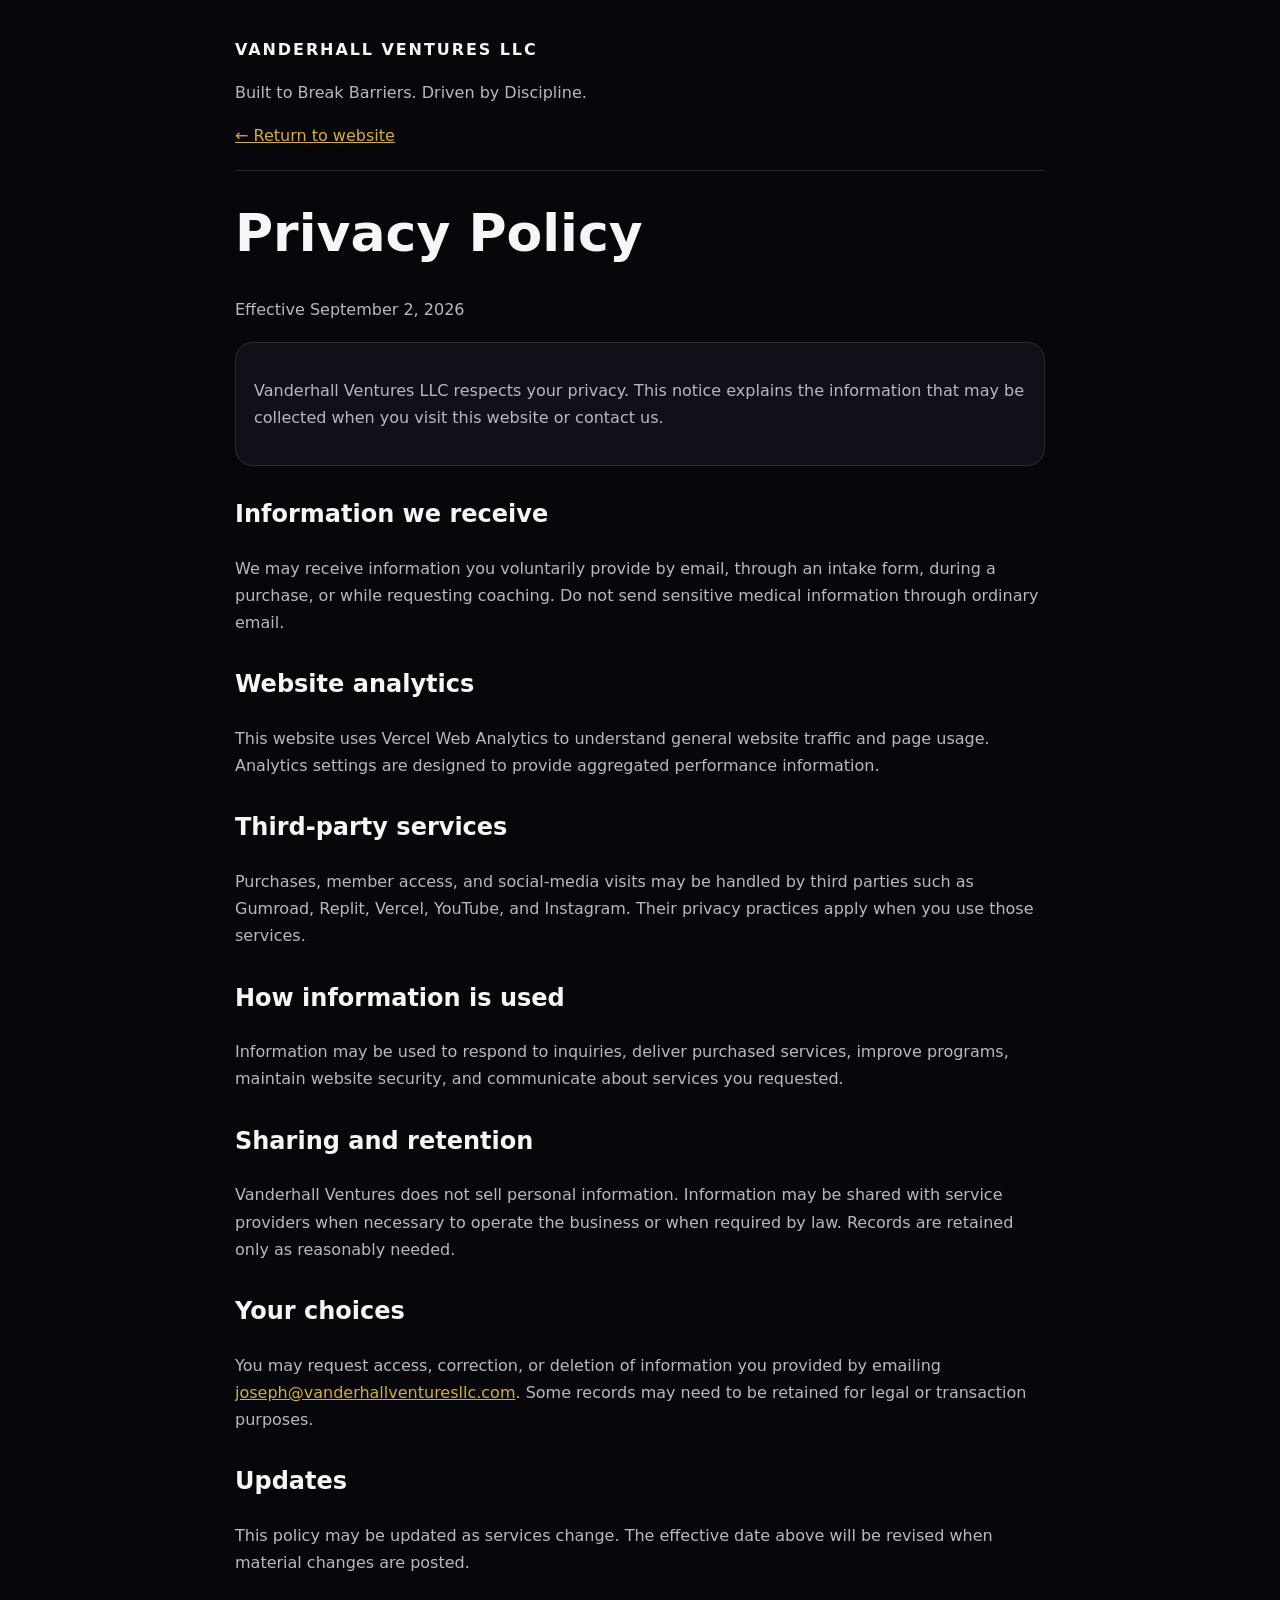
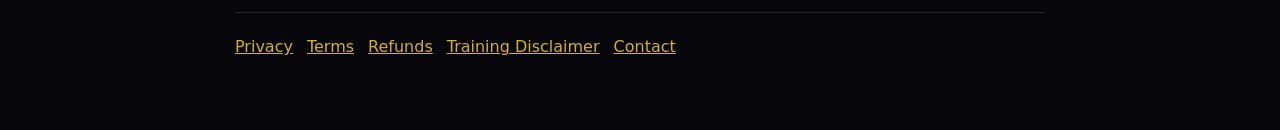
==== privacy.html @ 587d17ad "Add privacy policy page" ====
<!doctype html>
<html lang="en"><head>
<meta charset="utf-8"><meta name="viewport" content="width=device-width,initial-scale=1">
<title>Privacy Policy | Vanderhall Ventures LLC</title>
<meta name="robots" content="index,follow">
<script>window.va=window.va||function(){(window.vaq=window.vaq||[]).push(arguments);};</script>
<script defer src="/_vercel/insights/script.js"></script>
<style>
:root{--bg:#07070b;--panel:#101018;--text:#f6f6f7;--muted:#b8b8c3;--gold:#d4af37;--red:#c1121f}
*{box-sizing:border-box}body{margin:0;background:var(--bg);color:var(--text);font-family:system-ui,-apple-system,Segoe UI,sans-serif;line-height:1.7}
main{max-width:850px;margin:0 auto;padding:36px 20px 70px}a{color:var(--gold)}a:focus-visible{outline:3px solid var(--gold);outline-offset:3px}
header{border-bottom:1px solid rgba(255,255,255,.12);padding-bottom:20px;margin-bottom:28px}.brand{font-weight:900;letter-spacing:.12em}
h1{font-size:clamp(32px,6vw,52px);line-height:1.08}h2{margin-top:28px}.muted,p,li{color:var(--muted)}
.card{background:var(--panel);border:1px solid rgba(255,255,255,.11);border-radius:18px;padding:18px;margin:18px 0}
footer{margin-top:36px;padding-top:20px;border-top:1px solid rgba(255,255,255,.12);display:flex;gap:14px;flex-wrap:wrap}
</style></head><body><main>
<header><div class="brand">VANDERHALL VENTURES LLC</div><p>Built to Break Barriers. Driven by Discipline.</p><a href="index.html">← Return to website</a></header>
<h1>Privacy Policy</h1><p class="muted">Effective September 2, 2026</p>
<div class="card"><p>Vanderhall Ventures LLC respects your privacy. This notice explains the information that may be collected when you visit this website or contact us.</p></div>
<h2>Information we receive</h2><p>We may receive information you voluntarily provide by email, through an intake form, during a purchase, or while requesting coaching. Do not send sensitive medical information through ordinary email.</p>
<h2>Website analytics</h2><p>This website uses Vercel Web Analytics to understand general website traffic and page usage. Analytics settings are designed to provide aggregated performance information.</p>
<h2>Third-party services</h2><p>Purchases, member access, and social-media visits may be handled by third parties such as Gumroad, Replit, Vercel, YouTube, and Instagram. Their privacy practices apply when you use those services.</p>
<h2>How information is used</h2><p>Information may be used to respond to inquiries, deliver purchased services, improve programs, maintain website security, and communicate about services you requested.</p>
<h2>Sharing and retention</h2><p>Vanderhall Ventures does not sell personal information. Information may be shared with service providers when necessary to operate the business or when required by law. Records are retained only as reasonably needed.</p>
<h2>Your choices</h2><p>You may request access, correction, or deletion of information you provided by emailing <a href="mailto:joseph@vanderhallventuresllc.com">joseph@vanderhallventuresllc.com</a>. Some records may need to be retained for legal or transaction purposes.</p>
<h2>Updates</h2><p>This policy may be updated as services change. The effective date above will be revised when material changes are posted.</p>
<footer><a href="privacy.html">Privacy</a><a href="terms.html">Terms</a><a href="refund-policy.html">Refunds</a><a href="training-disclaimer.html">Training Disclaimer</a><a href="mailto:joseph@vanderhallventuresllc.com">Contact</a></footer>
</main></body></html>
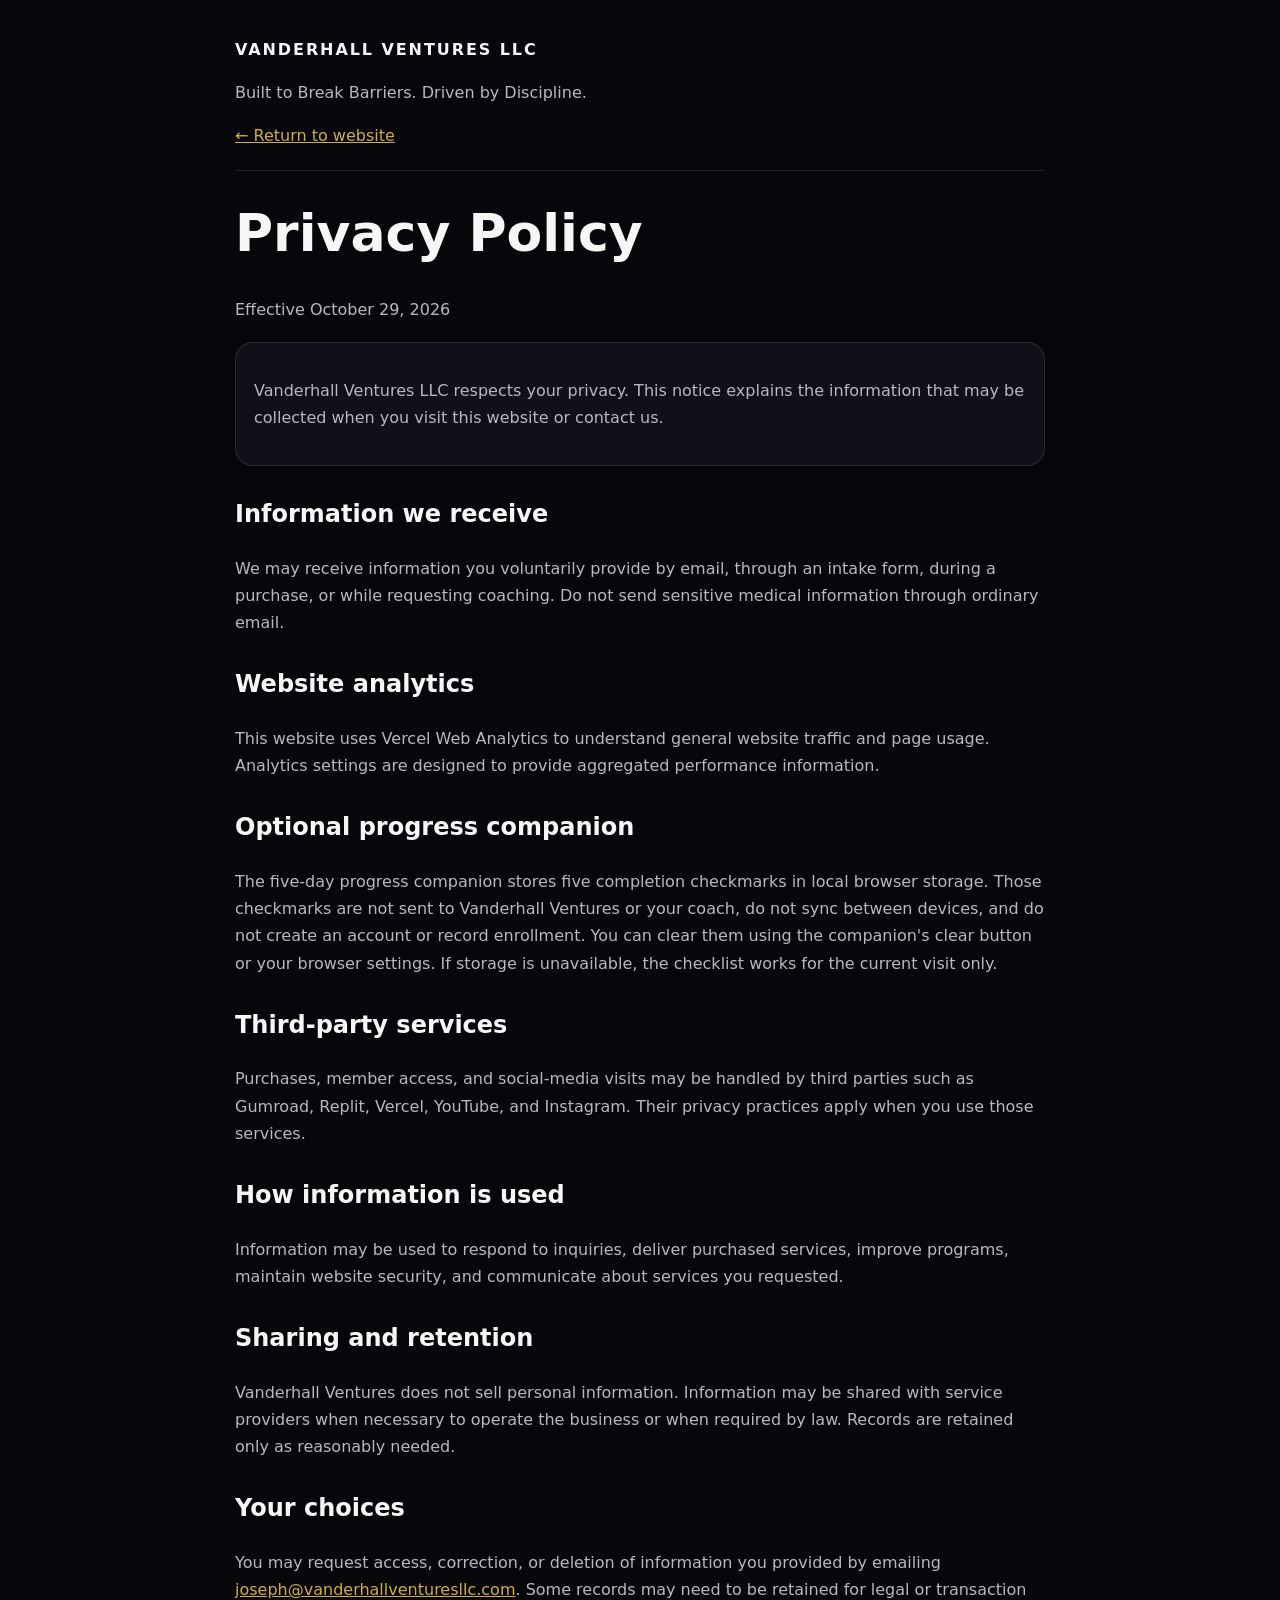
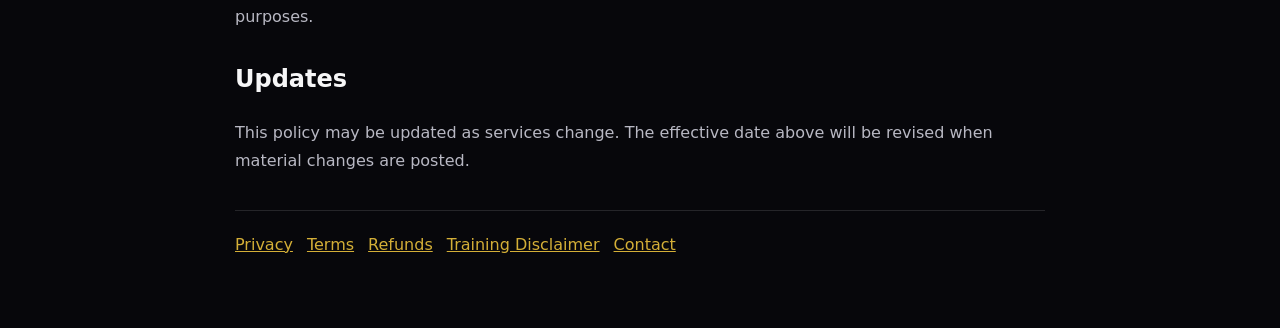
==== commit 56dab6d8: "Clarify Mental Edge entry path and member expectations" ====
--- a/privacy.html
+++ b/privacy.html
@@ -15,10 +15,11 @@
 footer{margin-top:36px;padding-top:20px;border-top:1px solid rgba(255,255,255,.12);display:flex;gap:14px;flex-wrap:wrap}
 </style></head><body><main>
 <header><div class="brand">VANDERHALL VENTURES LLC</div><p>Built to Break Barriers. Driven by Discipline.</p><a href="index.html">← Return to website</a></header>
-<h1>Privacy Policy</h1><p class="muted">Effective September 2, 2026</p>
+<h1>Privacy Policy</h1><p class="muted">Effective October 29, 2026</p>
 <div class="card"><p>Vanderhall Ventures LLC respects your privacy. This notice explains the information that may be collected when you visit this website or contact us.</p></div>
 <h2>Information we receive</h2><p>We may receive information you voluntarily provide by email, through an intake form, during a purchase, or while requesting coaching. Do not send sensitive medical information through ordinary email.</p>
 <h2>Website analytics</h2><p>This website uses Vercel Web Analytics to understand general website traffic and page usage. Analytics settings are designed to provide aggregated performance information.</p>
+<h2>Optional progress companion</h2><p>The five-day progress companion stores five completion checkmarks in local browser storage. Those checkmarks are not sent to Vanderhall Ventures or your coach, do not sync between devices, and do not create an account or record enrollment. You can clear them using the companion's clear button or your browser settings. If storage is unavailable, the checklist works for the current visit only.</p>
 <h2>Third-party services</h2><p>Purchases, member access, and social-media visits may be handled by third parties such as Gumroad, Replit, Vercel, YouTube, and Instagram. Their privacy practices apply when you use those services.</p>
 <h2>How information is used</h2><p>Information may be used to respond to inquiries, deliver purchased services, improve programs, maintain website security, and communicate about services you requested.</p>
 <h2>Sharing and retention</h2><p>Vanderhall Ventures does not sell personal information. Information may be shared with service providers when necessary to operate the business or when required by law. Records are retained only as reasonably needed.</p>
